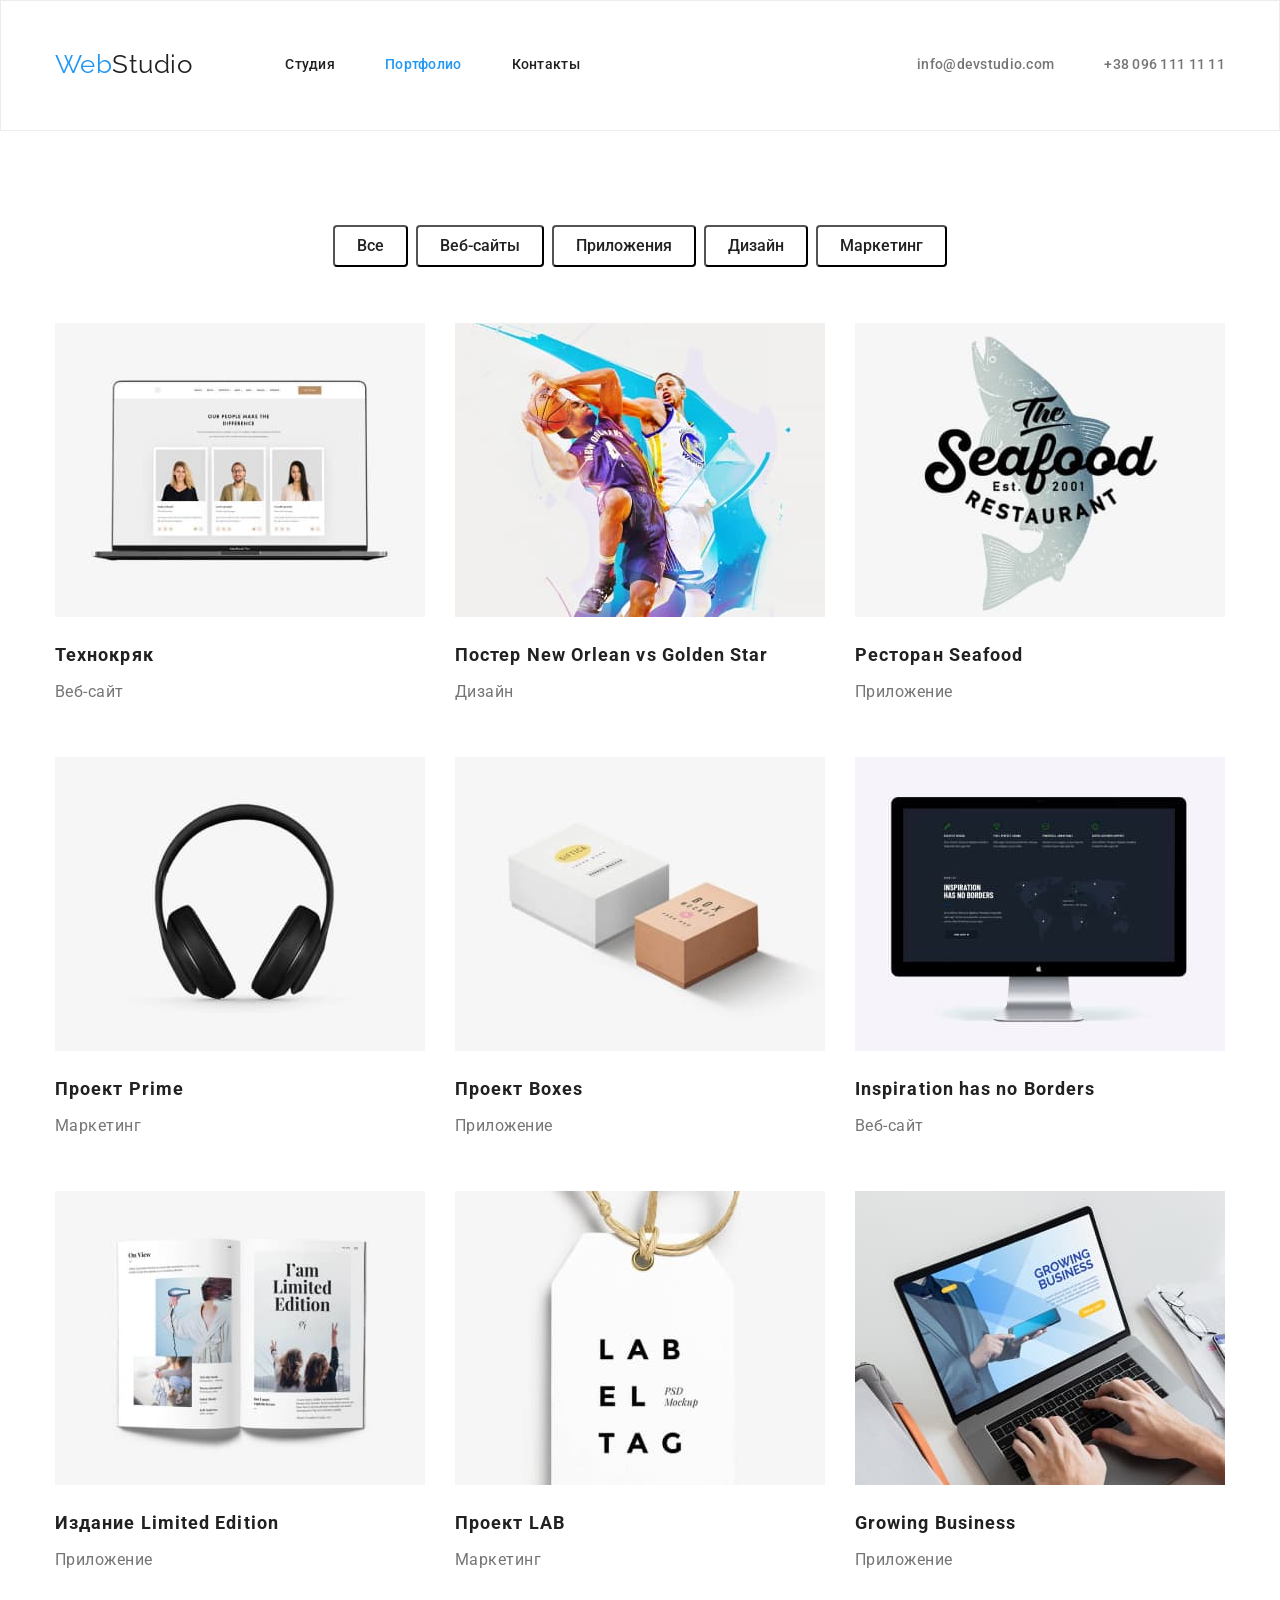
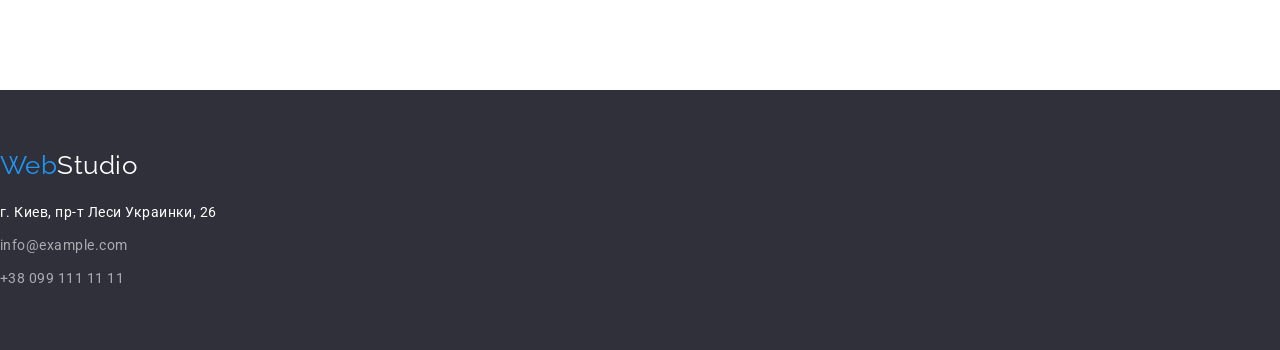
==== portfolio.html @ 16c2624a "Made homework 3" ====
<!DOCTYPE html>
<html lang="en">
  <head>
    <meta charset="UTF-8" />
    <meta http-equiv="X-UA-Compatible" content="IE=edge" />
    <meta name="viewport" content="width=device-width, initial-scale=1.0" />
    <title>Portfolio</title>
    <link
      rel="stylesheet"
      href="https://cdnjs.cloudflare.com/ajax/libs/modern-normalize/1.0.0/modern-normalize.min.css"
    />
    <link rel="stylesheet" href="./css/styles.css" />
    <link rel="preconnect" href="https://fonts.gstatic.com" />
    <link
      href="https://fonts.googleapis.com/css2?family=Raleway:wght@700&family=Roboto:wght@400;500;700;900&display=swap"
      rel="stylesheet"
    />
  </head>
  <body>
    <header class="header">
      <div class="container main-nav">
        <nav class="nav-container">
          <a href="" class="logo">Web<span class="logo-header">Studio</span></a>

          <ul class="site-nav list">
            <li class="site-nav-item"><a href="./index.html" class="link">Студия</a></li>
            <li class="site-nav-item"><a href="" class="link current">Портфолио</a></li>
            <li class="site-nav-item"><a href="" class="link">Контакты</a></li>
          </ul>
        </nav>
        <ul class="auth-nav list">
          <li class="auth-nav-item">
            <a href="info@devstudio.com" class="link">info@devstudio.com</a>
          </li>
          <li class="auth-nav-item">
            <a href="+380961111111" class="link">+38 096 111 11 11</a>
          </li>
        </ul>
      </div>
    </header>
    <main>
      <section class="section-projects">
        <div class="container">
          <ul class="projects-button list">
            <li class="project-button-item">
              <button type="button" class="button">Все</button>
            </li>
            <li class="project-button-item">
              <button type="button" class="button">Веб-сайты</button>
            </li>
            <li class="project-button-item">
              <button type="button" class="button">Приложения</button>
            </li>
            <li class="project-button-item">
              <button type="button" class="button">Дизайн</button>
            </li>
            <li class="project-button-item">
              <button type="button" class="button">Маркетинг</button>
            </li>
          </ul>
          <ul class="all-projects list">
            <li class="all-projects-item">
              <a href="" class="link">
                <img src="./images/img_project1.jpg" alt="Ноутбук" width="370" />
                <h3 class="section-subtitle">Технокряк</h3>
                <p class="section-projects-text">Веб-сайт</p>
              </a>
            </li>
            <li class="all-projects-item">
              <a href="" class="link">
                <img src="./images/img_project2.jpg" alt="Два парня" width="370" />
                <h3 class="section-subtitle">Постер New Orlean vs Golden Star</h3>
                <p class="section-projects-text">Дизайн</p>
              </a>
            </li>
            <li class="all-projects-item">
              <a href="" class="link">
                <img src="./images/img_project3.jpg" alt="Надпись ресторана" width="370" />
                <h3 class="section-subtitle">Ресторан Seafood</h3>
                <p class="section-projects-text">Приложение</p>
              </a>
            </li>
            <li class="all-projects-item">
              <a href="" class="link">
                <img src="./images/img_project4.jpg" alt="Наушники" width="370" />
                <h3 class="section-subtitle">Проект Prime</h3>
                <p class="section-projects-text">Маркетинг</p>
              </a>
            </li>
            <li class="all-projects-item">
              <a href="" class="link">
                <img src="./images/img_project5.jpg" alt="Две коробки" width="370" />
                <h3 class="section-subtitle">Проект Boxes</h3>
                <p class="section-projects-text">Приложение</p>
              </a>
            </li>
            <li class="all-projects-item">
              <a href="" class="link">
                <img src="./images/img_project6.jpg" alt="Компьютер" width="370" />
                <h3 class="section-subtitle">Inspiration has no Borders</h3>
                <p class="section-projects-text">Веб-сайт</p>
              </a>
            </li>
            <li class="all-projects-item">
              <a href="" class="link">
                <img src="./images/img_project7.jpg" alt="Журнал" width="370" />
                <h3 class="section-subtitle">Издание Limited Edition</h3>
                <p class="section-projects-text">Приложение</p>
              </a>
            </li>
            <li class="all-projects-item">
              <a href="" class="link">
                <img src="./images/img_project8.jpg" alt="Ярлык" width="370" />
                <h3 class="section-subtitle">Проект LAB</h3>
                <p class="section-projects-text">Маркетинг</p>
              </a>
            </li>
            <li class="all-projects-item">
              <a href="" class="link">
                <img src="./images/img_project9.jpg" alt="Ноутбук" width="370" />
                <h3 class="section-subtitle">Growing Business</h3>
                <p class="section-projects-text">Приложение</p>
              </a>
            </li>
          </ul>
        </div>
      </section>
    </main>
    <footer class="footer">
      <a class="logo" href="">Web<span class="logo-footer">Studio</span></a>
      <address class="address">
        <span class="address-details">г. Киев, пр-т Леси Украинки, 26</span><br />
        <a href="info@example.com" class="link">info@example.com</a>
        <a href="+380991111111" class="link">+38 099 111 11 11</a>
      </address>
    </footer>
  </body>
</html>
---- css/styles.css ----
:root {
  --primary-bg-color: #ffffff;
  --secondary-bg-color: #2f303a;
  --grey-bg-color: #f5f4fa;
  --primary-text-color: #757575;
  --secondary-text-color: #212121;
  --white-text-color: #ffffff;
  --accent-color: #2196f3;
}

body {
  font-family: Roboto, sans-serif;
  background-color: var(--primary-bg-color);
  letter-spacing: 0.03em;
  color: var(--primary-text-color);
}
h1,
h2,
h3,
p {
  margin: 0;
  padding: 0;
}

a,
img {
  display: block;
}

.header {
  background-color: var(--primary-bg-color);
  border: 1px solid #ececec;
  padding-top: 24px;
  padding-bottom: 25px;
}
/* Logo */

.logo {
  font-family: Raleway, sans-serif;
  font-size: 26px;
  color: #2196f3;
  line-height: 1.2;
  text-decoration: none;
}
.nav-container > .logo {
  margin-right: 93px;
}

.logo .logo-header {
  color: #212121;
}

.logo .logo-footer {
  color: #ffffff;
}

/* Navigation links */

.list {
  list-style-type: none;
  margin: 0;
  padding: 0;
}
.link {
  text-decoration: none;
}
.container {
  width: 1200px;
  margin-left: auto;
  margin-right: auto;
  padding-left: 15px;
  padding-right: 15px;
}

.main-nav {
  display: flex;
}
.nav-container,
.site-nav,
.auth-nav {
  display: flex;
  align-items: center;
}

.site-nav .site-nav-item,
.auth-nav .auth-nav-item {
  margin-right: 50px;
}
.auth-nav {
  margin-left: auto;
}
.site-nav .site-nav-item:last-child {
  margin-right: 0;
}

.auth-nav .auth-nav-item:last-child {
  margin-right: 0;
}
.site-nav .link,
.auth-nav .link {
  padding-top: 32px;
  padding-bottom: 32px;

  font-size: 14px;
  font-weight: 500;
  line-height: 1.14;
  letter-spacing: 0.02em;
}

.site-nav .link:focus,
.site-nav .link:hover {
  color: var(--accent-color);
}
.site-nav .link.current {
  color: var(--accent-color);
}
.auth-nav .link:focus,
.auth-nav .link:hover {
  color: var(--accent-color);
}

.site-nav .link {
  color: var(--secondary-text-color);
}
.auth-nav .link {
  color: var(--primary-text-color);
}

/* Hero section */
.hero-section {
  text-align: center;
  padding-top: 200px;
  padding-bottom: 280px;
}

.hero-section,
.footer {
  background-color: var(--secondary-bg-color);
}
.hero-section .hero-title {
  margin-bottom: 40px;

  font-weight: 900;
  font-size: 44px;
  color: #ffffff;
  line-height: 1.4;
  letter-spacing: 0.06em;
  text-transform: uppercase;
}

.hero-button {
  display: inline-block;
  padding: 10px 32px;

  color: var(--white-text-color);
  background-color: var(--accent-color);
  border-radius: 4px;
  min-width: 200px;
}

/* SECTIONS */

section {
  margin-bottom: 94px;
}

.section-title,
.section-subtitle {
  color: var(--secondary-text-color);
}

/* Features section */
.section-features {
  display: flex;
}
.section-features .section-features-item:not(:last-child) {
  margin-right: 30px;
}
.section-features .section-title {
  margin-bottom: 10px;

  font-size: 14px;
  font-weight: 700;
  line-height: 1.1;
  text-transform: uppercase;
}

.section-features .section-text {
  font-size: 14px;
  line-height: 1.7;
}

/* Services provided section */
.section-services-list {
  display: flex;
}

.section-services .section-title,
.section-team .section-title {
  margin-bottom: 50px;
  text-align: center;

  font-size: 36px;
  font-weight: 700;
  line-height: 1.2;
}
.section-services-list .section-services-item:not(:last-child) {
  margin-right: 30px;
}

/* Team section */

/* .section-team {
  padding-top: 94px;
  padding-bottom: 94px;
} */
.section-team {
  background-color: var(--grey-bg-color);
}
.section-team-list {
  display: flex;
  flex-wrap: wrap;
  border-radius: 0px 0px 4px 4px;
  margin-right: -30px;
}

.section-team-list .team-card {
  margin-right: 30px;
  flex-basis: calc(100% / 4 - 30px);
  text-align: center;
}

.section-team-list .section-subtitle {
  margin-top: 30px;

  font-size: 16px;
  font-weight: 500;
  line-height: 1.2;
}
.section-team-list .section-team-text {
  margin-top: 10px;
  padding-bottom: 30px;

  font-size: 16px;
  line-height: 1.2;
}

/* Footer */
.footer {
  padding-top: 60px;
  padding-bottom: 60px;
}

.address {
  margin-top: 20px;

  font-size: 14px;
  line-height: 1.7;
  font-style: normal;
  color: var(--white-text-color);
}
.address .link {
  margin-top: 9px;

  color: rgba(255, 255, 255, 0.6);
}
.address .link:hover,
.address .link:focus {
  color: var(--accent-color);
}

/* PORTFOLIO */

/* Portfolio buttons*/
.button {
  color: var(--secondary-text-color);
  background-color: var(--team-bg-color);
  border-radius: 4px;
  padding: 6px 22px;
  font-size: 16px;
  font-weight: 500;
  line-height: 1.6;
  cursor: pointer;
}
.button:hover,
.button:focus {
  color: var(--white-text-color);
  background-color: var(--accent-color);
}
.projects-button {
  display: flex;
  justify-content: center;
}
.projects-button > .project-button-item:not(:last-child) {
  margin-right: 8px;
}

/* Projects section  */
.section-projects {
  margin-top: 94px;
}
.section-projects-text {
  color: var(--primary-text-color);
}
.section-projects .section-subtitle {
  margin-top: 20px;

  font-size: 18px;
  font-weight: 700;
  line-height: 2;
  letter-spacing: 0.06em;
}
.section-projects .section-projects-text {
  margin-top: 4px;
  margin-bottom: 20px;

  font-size: 16px;
  line-height: 1.9;
}
.all-projects {
  margin-top: 56px;
  display: flex;
  flex-wrap: wrap;
  margin-right: -30px;
}

.all-projects .all-projects-item {
  flex-basis: calc(100% / 3 -30px);
  margin-right: 30px;
  margin-bottom: 30px;
}
.all-projects .all-projects-item:nth-last-child(-n + 3) {
  margin-bottom: 0;
}
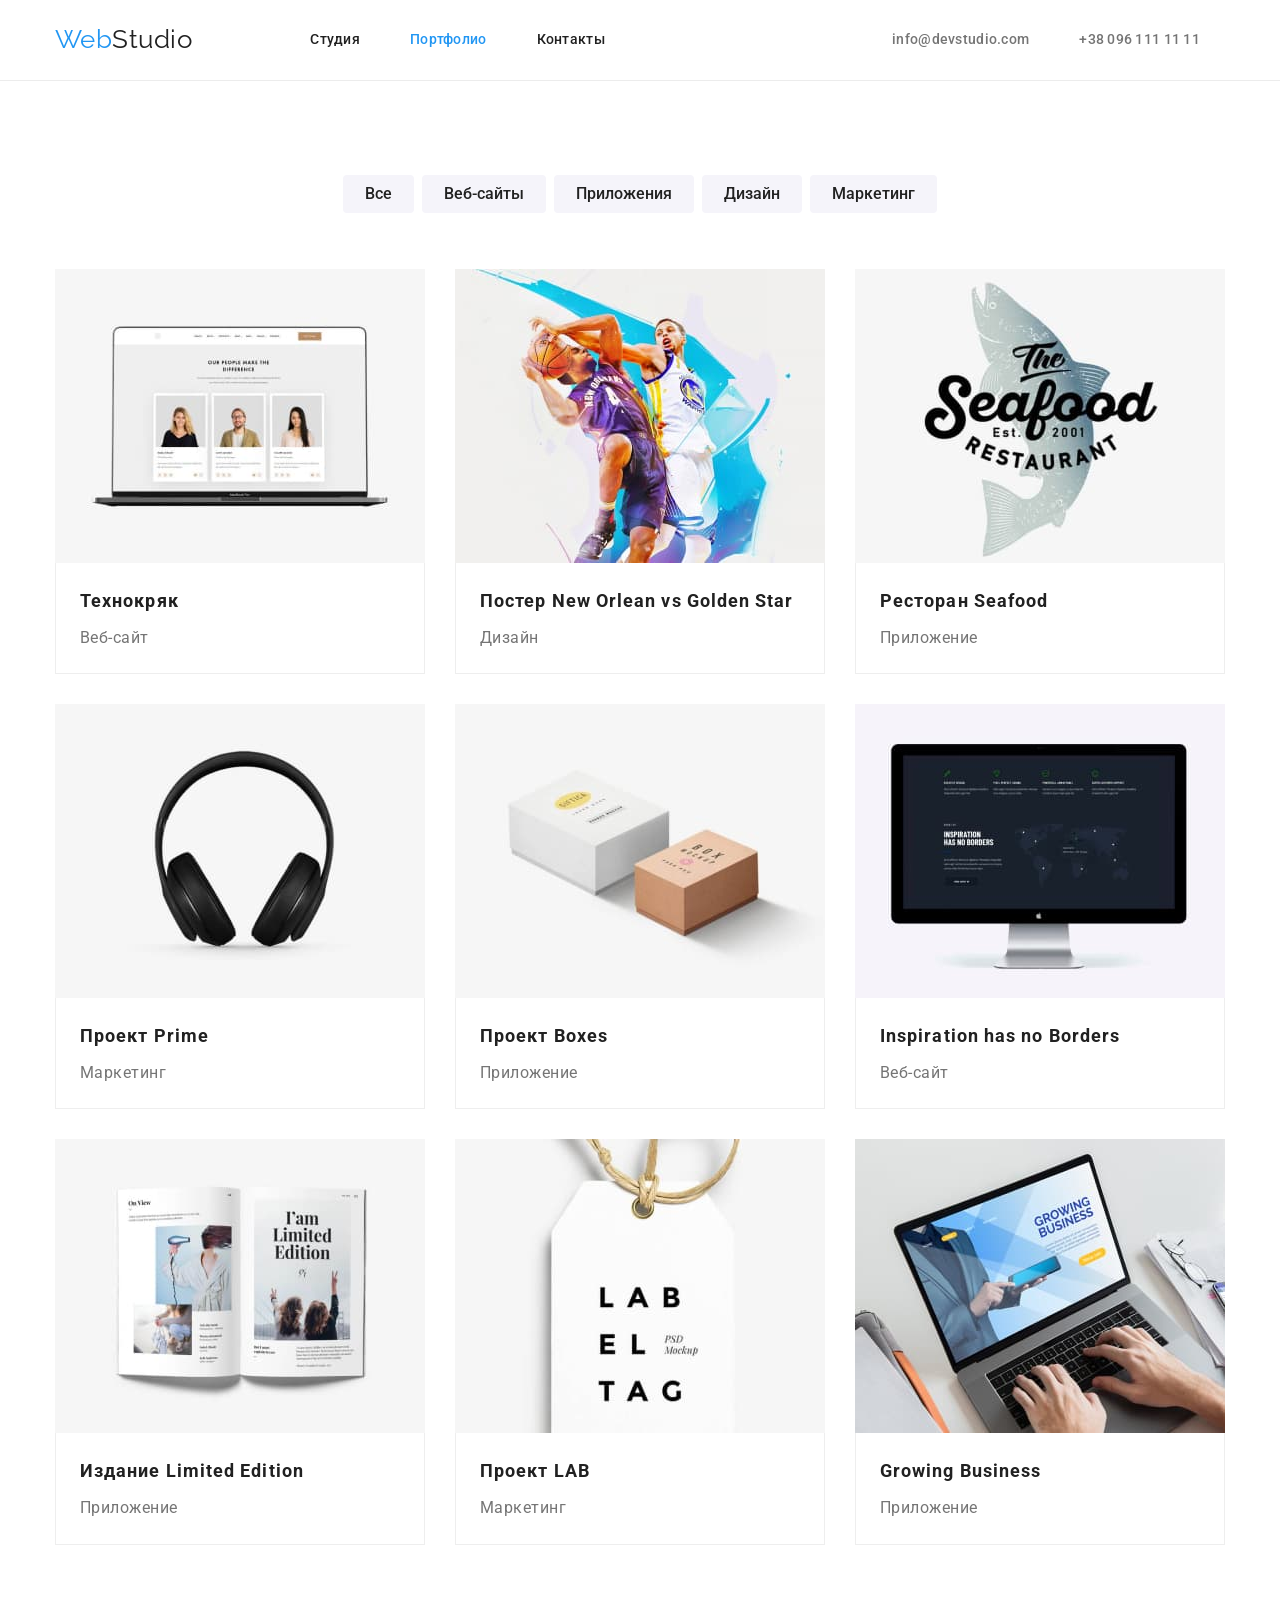
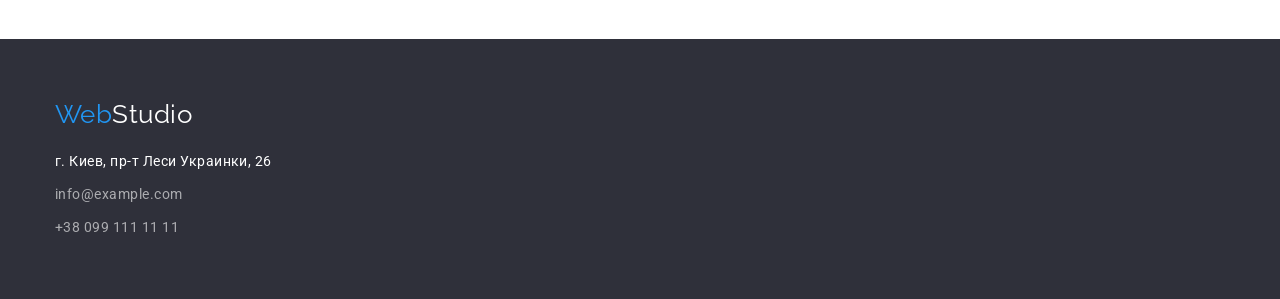
==== commit 68889255: "Corrected homework 3" ====
--- a/portfolio.html
+++ b/portfolio.html
@@ -62,64 +62,82 @@
             <li class="all-projects-item">
               <a href="" class="link">
                 <img src="./images/img_project1.jpg" alt="Ноутбук" width="370" />
-                <h3 class="section-subtitle">Технокряк</h3>
-                <p class="section-projects-text">Веб-сайт</p>
+                <div class="projects-card">
+                  <h3 class="section-subtitle">Технокряк</h3>
+                  <p class="section-projects-text">Веб-сайт</p>
+                </div>
               </a>
             </li>
             <li class="all-projects-item">
               <a href="" class="link">
                 <img src="./images/img_project2.jpg" alt="Два парня" width="370" />
-                <h3 class="section-subtitle">Постер New Orlean vs Golden Star</h3>
-                <p class="section-projects-text">Дизайн</p>
+                <div class="projects-card">
+                  <h3 class="section-subtitle">Постер New Orlean vs Golden Star</h3>
+                  <p class="section-projects-text">Дизайн</p>
+                </div>
               </a>
             </li>
             <li class="all-projects-item">
               <a href="" class="link">
                 <img src="./images/img_project3.jpg" alt="Надпись ресторана" width="370" />
-                <h3 class="section-subtitle">Ресторан Seafood</h3>
-                <p class="section-projects-text">Приложение</p>
+                <div class="projects-card">
+                  <h3 class="section-subtitle">Ресторан Seafood</h3>
+                  <p class="section-projects-text">Приложение</p>
+                </div>
               </a>
             </li>
             <li class="all-projects-item">
               <a href="" class="link">
                 <img src="./images/img_project4.jpg" alt="Наушники" width="370" />
-                <h3 class="section-subtitle">Проект Prime</h3>
-                <p class="section-projects-text">Маркетинг</p>
+                <div class="projects-card">
+                  <h3 class="section-subtitle">Проект Prime</h3>
+                  <p class="section-projects-text">Маркетинг</p>
+                </div>
               </a>
             </li>
             <li class="all-projects-item">
               <a href="" class="link">
                 <img src="./images/img_project5.jpg" alt="Две коробки" width="370" />
-                <h3 class="section-subtitle">Проект Boxes</h3>
-                <p class="section-projects-text">Приложение</p>
+                <div class="projects-card">
+                  <h3 class="section-subtitle">Проект Boxes</h3>
+                  <p class="section-projects-text">Приложение</p>
+                </div>
               </a>
             </li>
             <li class="all-projects-item">
               <a href="" class="link">
                 <img src="./images/img_project6.jpg" alt="Компьютер" width="370" />
-                <h3 class="section-subtitle">Inspiration has no Borders</h3>
-                <p class="section-projects-text">Веб-сайт</p>
+                <div class="projects-card">
+                  <h3 class="section-subtitle">Inspiration has no Borders</h3>
+                  <p class="section-projects-text">Веб-сайт</p>
+                </div>
               </a>
             </li>
             <li class="all-projects-item">
               <a href="" class="link">
                 <img src="./images/img_project7.jpg" alt="Журнал" width="370" />
-                <h3 class="section-subtitle">Издание Limited Edition</h3>
-                <p class="section-projects-text">Приложение</p>
+                <div class="projects-card">
+                  <h3 class="section-subtitle">Издание Limited Edition</h3>
+                  <p class="section-projects-text">Приложение</p>
+                </div>
               </a>
             </li>
             <li class="all-projects-item">
               <a href="" class="link">
                 <img src="./images/img_project8.jpg" alt="Ярлык" width="370" />
-                <h3 class="section-subtitle">Проект LAB</h3>
-                <p class="section-projects-text">Маркетинг</p>
+                <div class="projects-card">
+                  <h3 class="section-subtitle">Проект LAB</h3>
+                  <p class="section-projects-text">Маркетинг</p>
+                </div>
               </a>
             </li>
             <li class="all-projects-item">
               <a href="" class="link">
                 <img src="./images/img_project9.jpg" alt="Ноутбук" width="370" />
-                <h3 class="section-subtitle">Growing Business</h3>
-                <p class="section-projects-text">Приложение</p>
+                <div class="projects-card">
+                  <h3 class="section-subtitle">Growing Business</h3>
+                  <p class="section-projects-text">Приложение</p>
+                </div>
               </a>
             </li>
           </ul>
@@ -127,12 +145,16 @@
       </section>
     </main>
     <footer class="footer">
-      <a class="logo" href="">Web<span class="logo-footer">Studio</span></a>
-      <address class="address">
-        <span class="address-details">г. Киев, пр-т Леси Украинки, 26</span><br />
-        <a href="info@example.com" class="link">info@example.com</a>
-        <a href="+380991111111" class="link">+38 099 111 11 11</a>
-      </address>
+      <div class="container">
+        <a href="" class="logo">Web<span class="logo-footer">Studio</span></a>
+        <address class="address">
+          <span class="address-details">г. Киев, пр-т Леси Украинки, 26</span><br />
+          <div class="contact-details">
+            <a href="info@example.com" class="link">info@example.com</a>
+            <a href="+380991111111" class="link">+38 099 111 11 11</a>
+          </div>
+        </address>
+      </div>
     </footer>
   </body>
 </html>
--- a/css/styles.css
+++ b/css/styles.css
@@ -17,7 +17,8 @@
 h1,
 h2,
 h3,
-p {
+p,
+button {
   margin: 0;
   padding: 0;
 }
@@ -29,9 +30,9 @@
 
 .header {
   background-color: var(--primary-bg-color);
-  border: 1px solid #ececec;
-  padding-top: 24px;
-  padding-bottom: 25px;
+  border-bottom: 1px solid #ececec;
+  /* padding-top: 24px;
+  padding-bottom: 25px; */
 }
 /* Logo */
 
@@ -84,7 +85,10 @@
 
 .site-nav .site-nav-item,
 .auth-nav .auth-nav-item {
-  margin-right: 50px;
+  padding-left: 25px;
+  padding-right: 25px;
+  padding-top: 32px;
+  padding-bottom: 32px;
 }
 .auth-nav {
   margin-left: auto;
@@ -98,9 +102,6 @@
 }
 .site-nav .link,
 .auth-nav .link {
-  padding-top: 32px;
-  padding-bottom: 32px;
-
   font-size: 14px;
   font-weight: 500;
   line-height: 1.14;
@@ -130,7 +131,12 @@
 .hero-section {
   text-align: center;
   padding-top: 200px;
-  padding-bottom: 280px;
+  padding-bottom: 200px;
+}
+.hero-title {
+  max-width: 696px;
+  margin-left: auto;
+  margin-right: auto;
 }
 
 .hero-section,
@@ -151,10 +157,11 @@
 .hero-button {
   display: inline-block;
   padding: 10px 32px;
+  border: 0;
+  border-radius: 4px;
 
   color: var(--white-text-color);
   background-color: var(--accent-color);
-  border-radius: 4px;
   min-width: 200px;
 }
 
@@ -210,10 +217,11 @@
 
 /* Team section */
 
-/* .section-team {
+.section-team {
   padding-top: 94px;
   padding-bottom: 94px;
-} */
+  margin-bottom: 0;
+}
 .section-team {
   background-color: var(--grey-bg-color);
 }
@@ -228,8 +236,8 @@
   margin-right: 30px;
   flex-basis: calc(100% / 4 - 30px);
   text-align: center;
-}
-
+  background-color: #ffffff;
+}
 .section-team-list .section-subtitle {
   margin-top: 30px;
 
@@ -274,8 +282,9 @@
 /* Portfolio buttons*/
 .button {
   color: var(--secondary-text-color);
-  background-color: var(--team-bg-color);
+  background-color: var(--grey-bg-color);
   border-radius: 4px;
+  border: 0;
   padding: 6px 22px;
   font-size: 16px;
   font-weight: 500;
@@ -283,7 +292,8 @@
   cursor: pointer;
 }
 .button:hover,
-.button:focus {
+.button:focus,
+.button:active {
   color: var(--white-text-color);
   background-color: var(--accent-color);
 }
@@ -299,12 +309,20 @@
 .section-projects {
   margin-top: 94px;
 }
+.all-projects-item .projects-card {
+  padding-top: 20px;
+  padding-left: 24px;
+  padding-right: 24px;
+
+  border-left: 1px solid #eeeeee;
+  border-bottom: 1px solid #eeeeee;
+  border-right: 1px solid #eeeeee;
+}
+
 .section-projects-text {
   color: var(--primary-text-color);
 }
 .section-projects .section-subtitle {
-  margin-top: 20px;
-
   font-size: 18px;
   font-weight: 700;
   line-height: 2;
